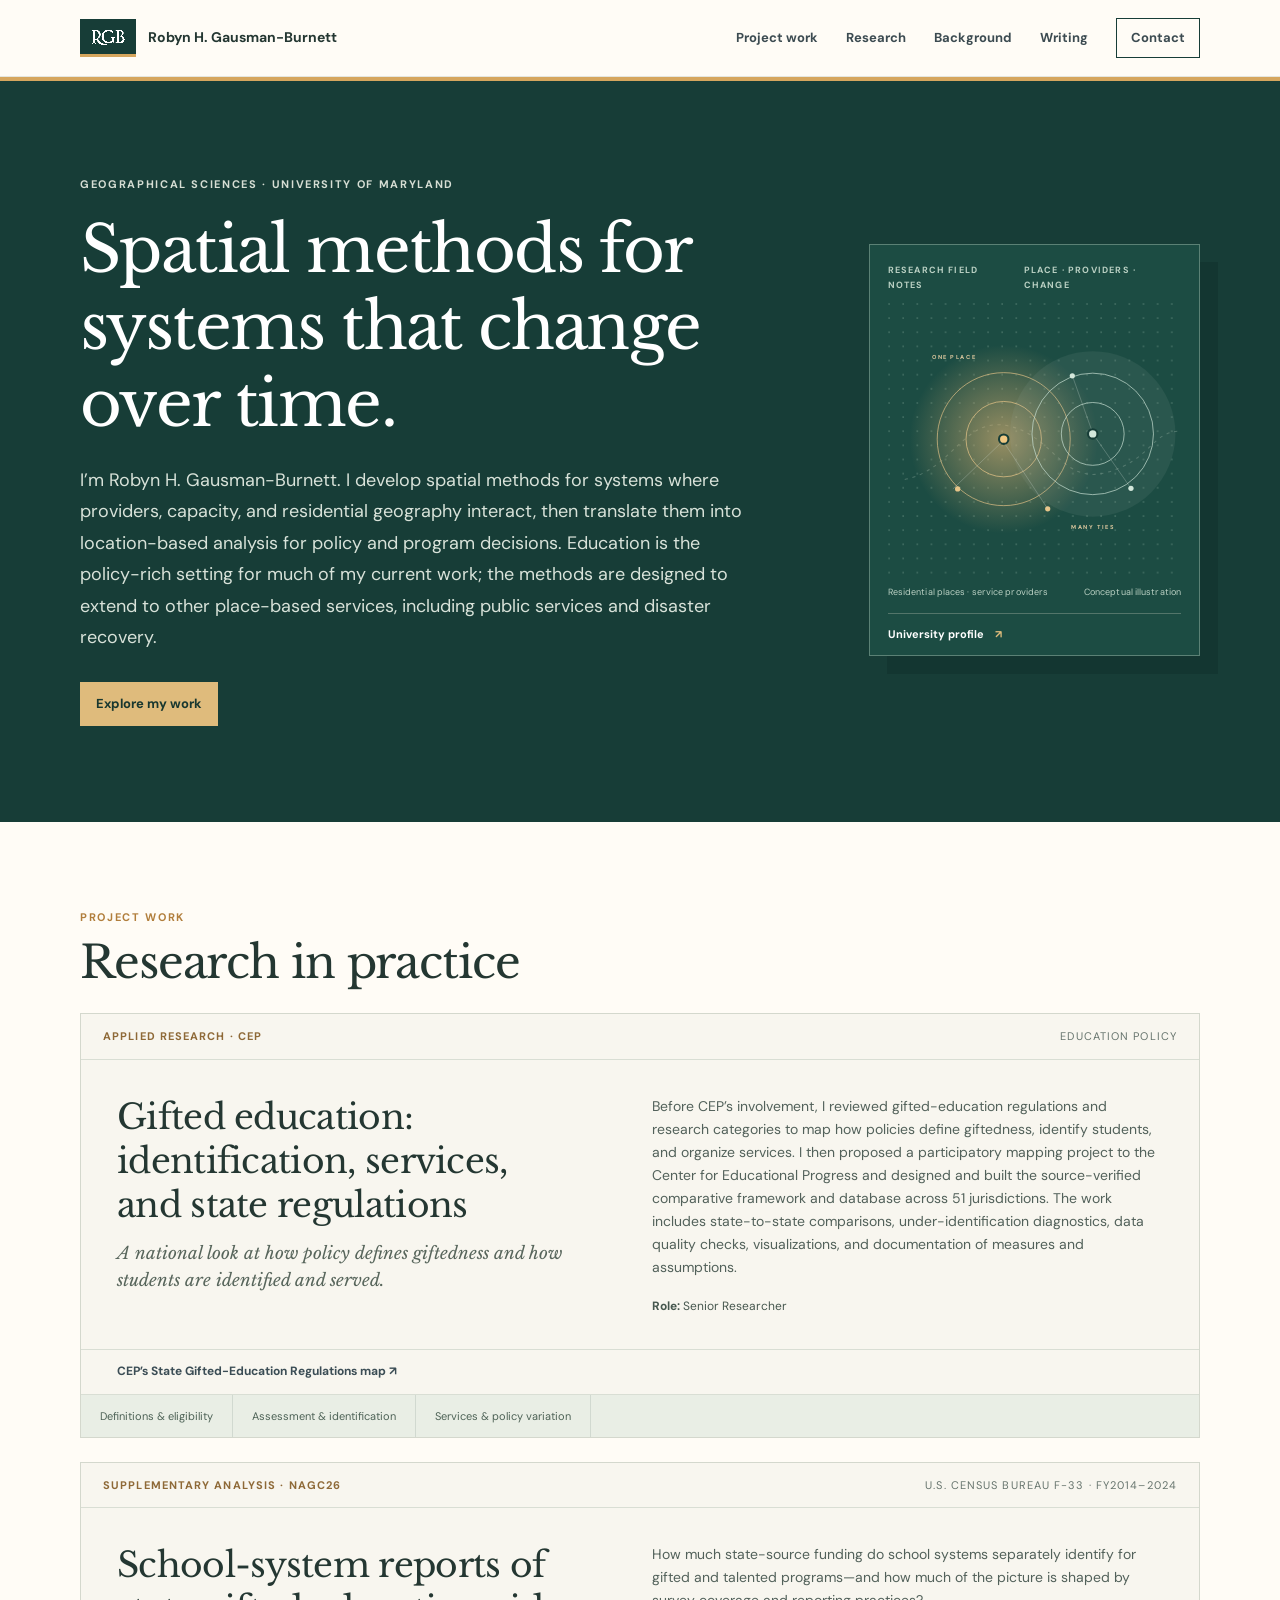
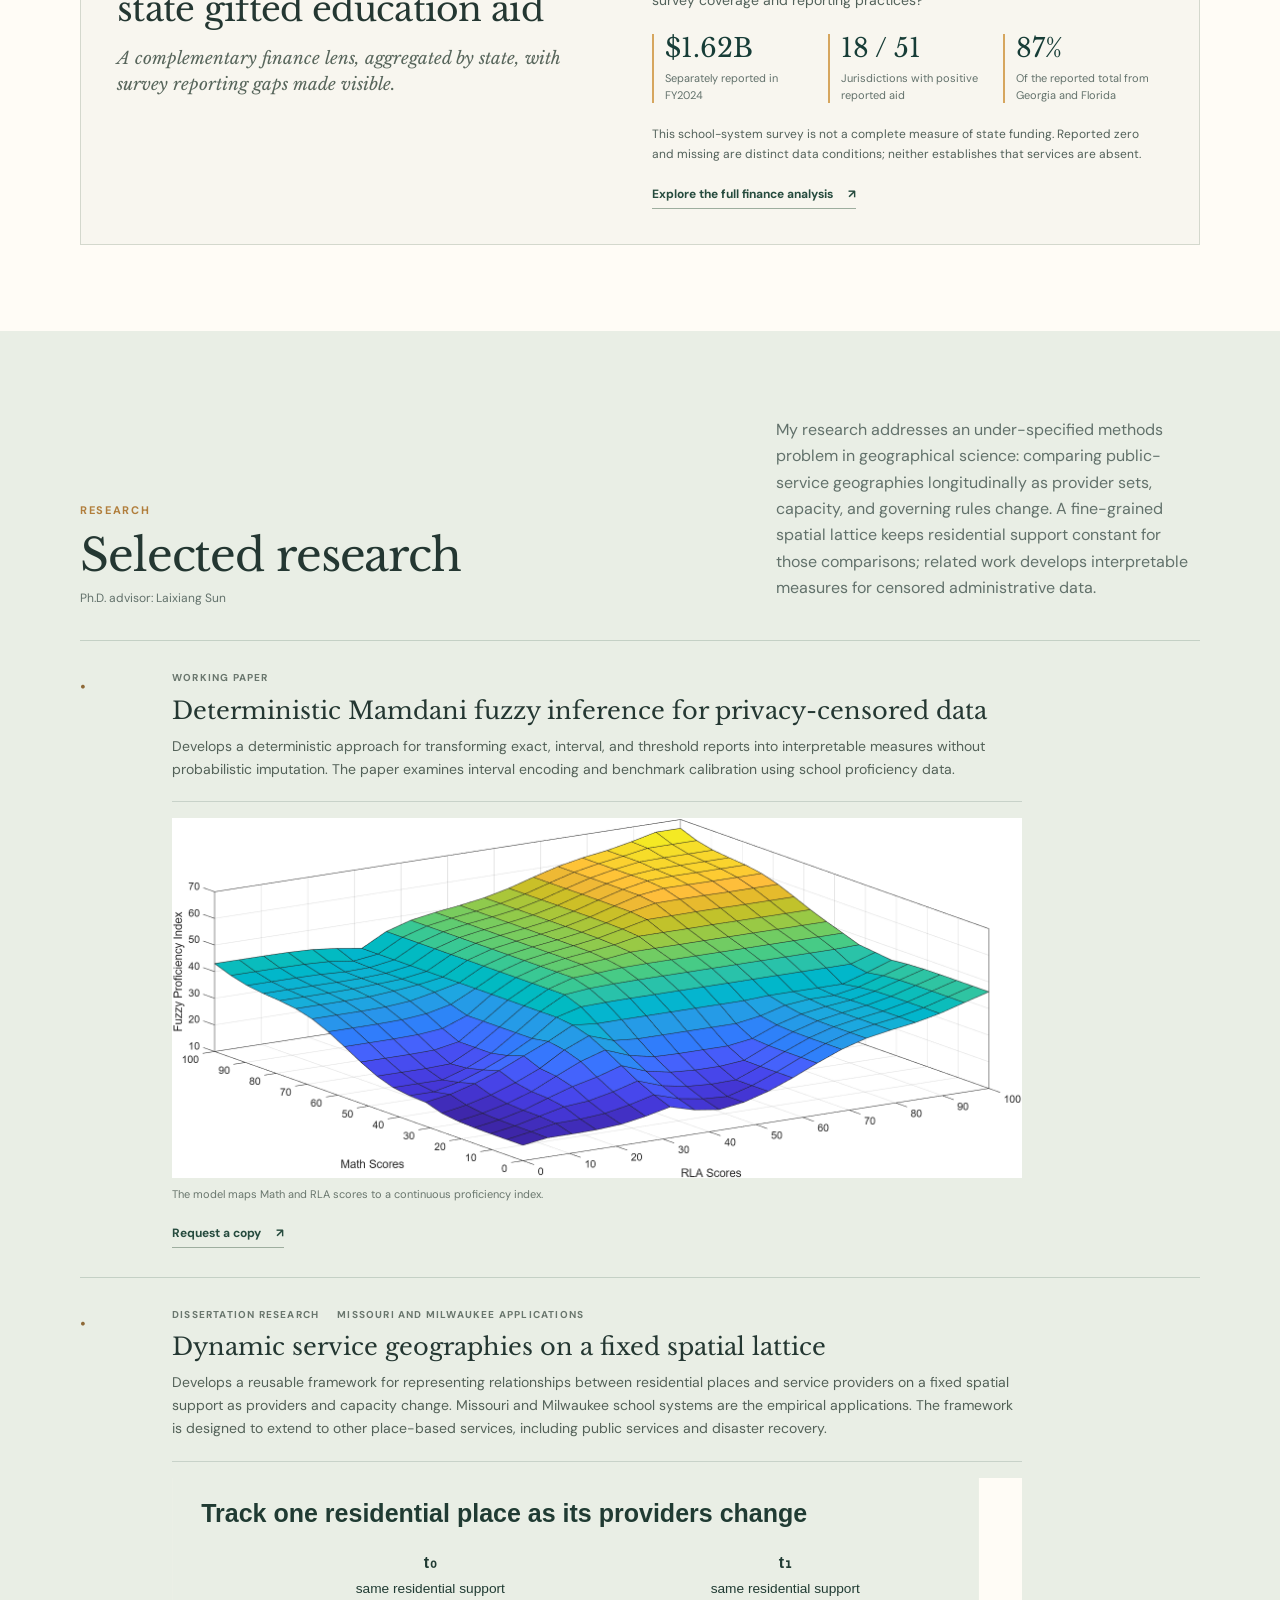
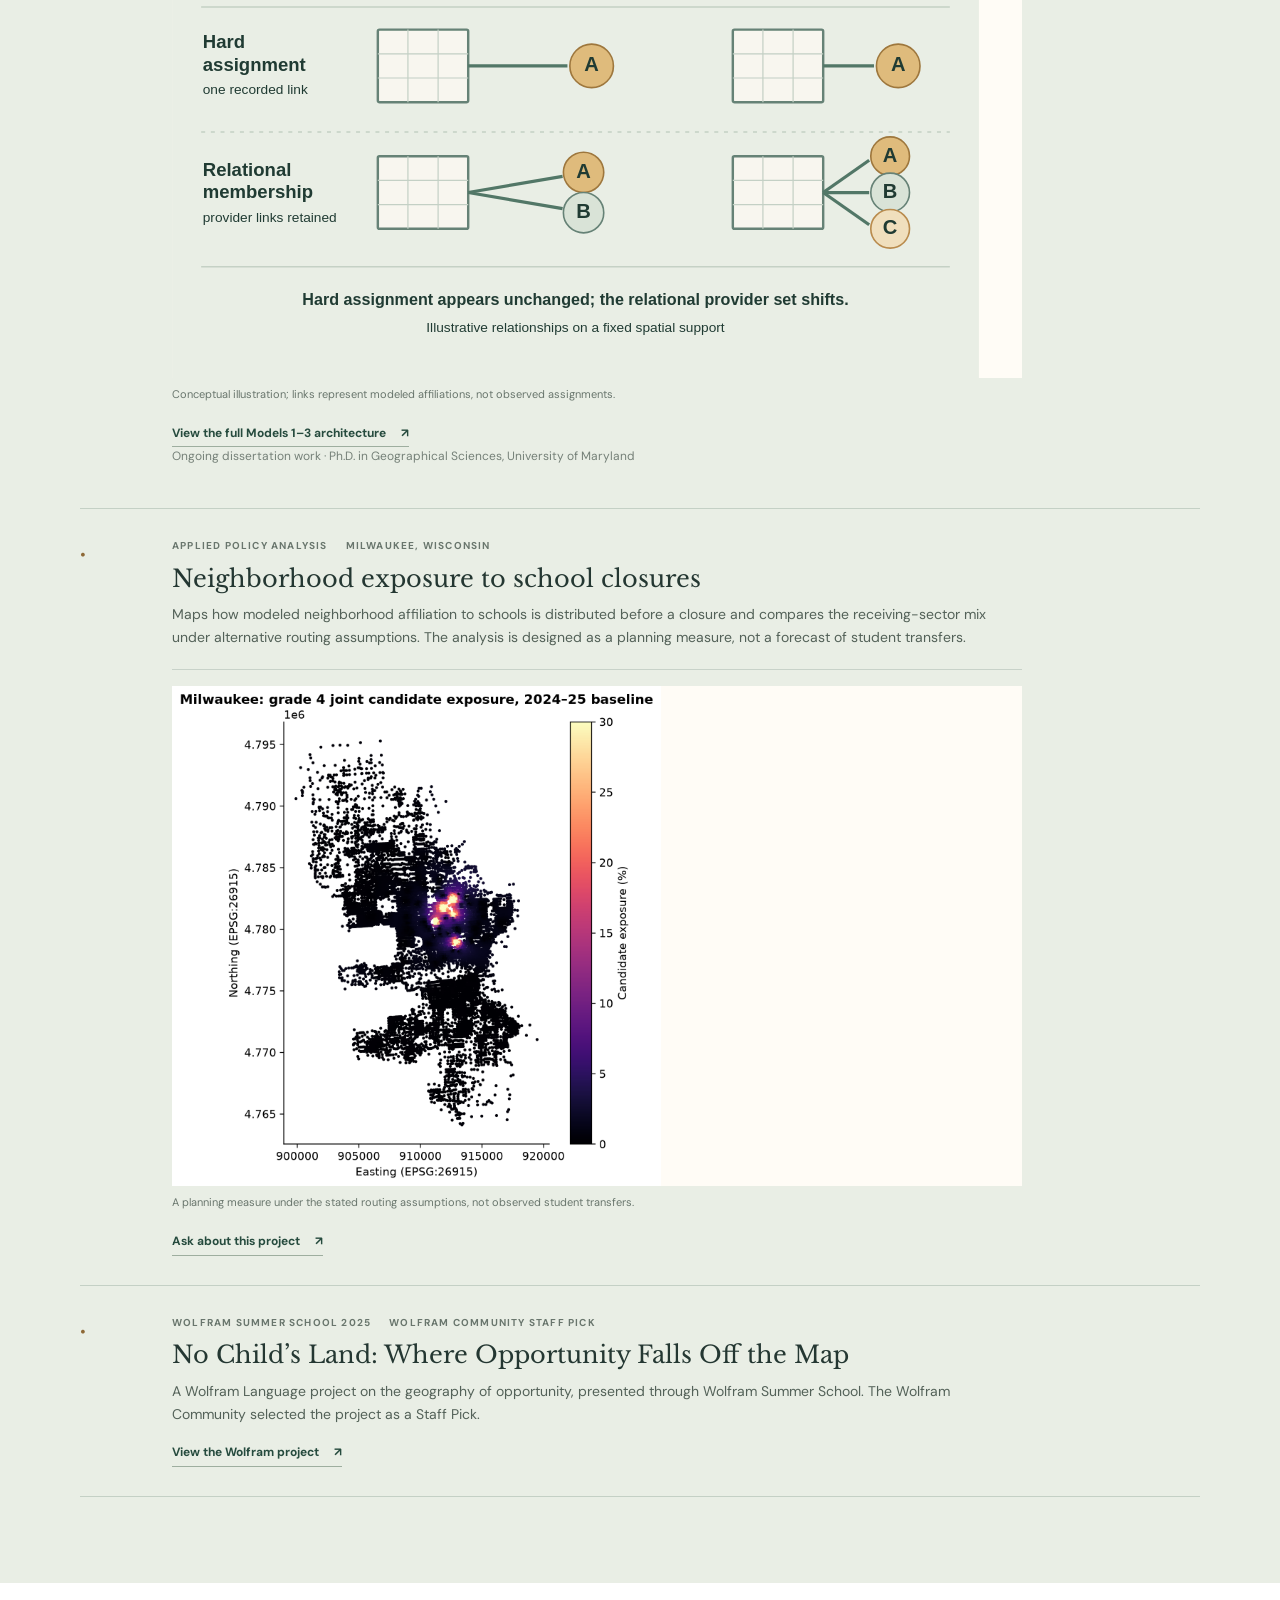
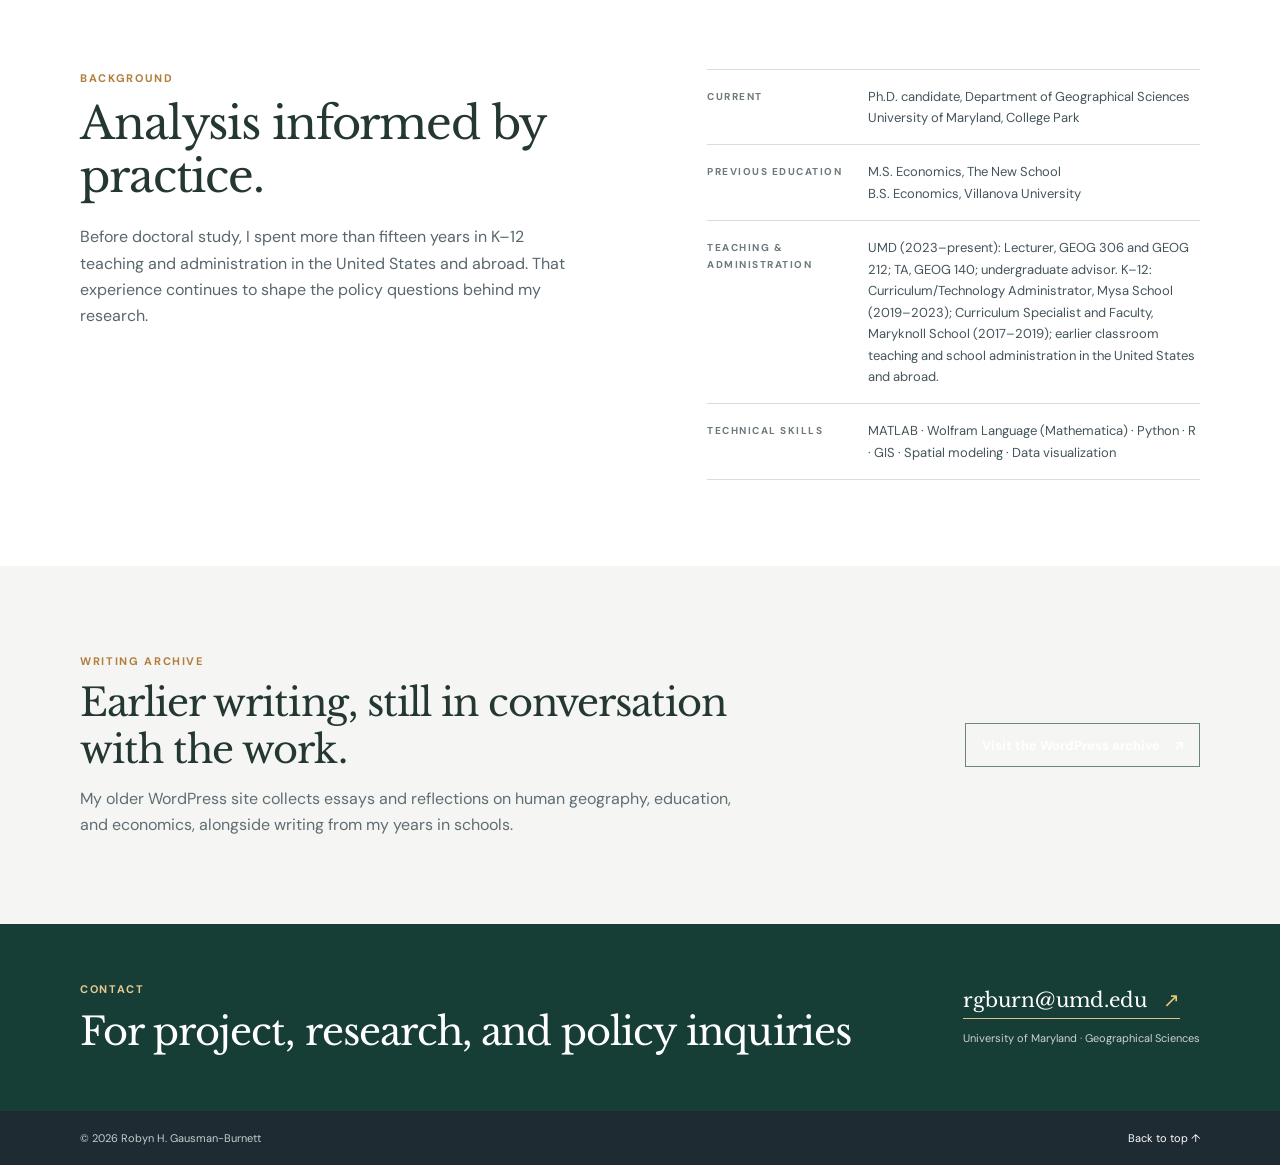
==== index.html @ 76f1c363 "Add portfolio website files" ====
<!doctype html>
<html lang="en">
<head>
  <meta charset="utf-8">
  <meta name="viewport" content="width=device-width, initial-scale=1">
  <meta name="description" content="Robyn H. Gausman-Burnett's research portfolio: spatial methods for changing public-service geographies, location-based policy analysis, and applied education research.">
  <meta name="theme-color" content="#173d37">
  <link rel="icon" type="image/svg+xml" href="assets/favicon.svg">
  <link rel="preconnect" href="https://fonts.googleapis.com">
  <link rel="preconnect" href="https://fonts.gstatic.com" crossorigin>
  <link href="https://fonts.googleapis.com/css2?family=DM+Sans:wght@400;500;600;700&family=Libre+Baskerville:ital,wght@0,400;0,700;1,400&display=swap" rel="stylesheet">
  <title>Robyn H. Gausman-Burnett | Research & Applied Work</title>
  <link rel="stylesheet" href="styles.css">
</head>
<body>
  <a class="skip-link" href="#main">Skip to content</a>
  <header class="site-header">
    <div class="shell header-inner">
      <a class="brand" href="#top" aria-label="Robyn H. Gausman-Burnett, back to top"><span class="brand-mark"><img src="assets/RGBInitials.png" alt=""></span><span>Robyn H. Gausman-Burnett</span></a>
      <button class="menu-toggle" type="button" aria-label="Open navigation" aria-expanded="false" aria-controls="site-nav"><span></span><span></span><span></span></button>
      <nav class="site-nav" id="site-nav" aria-label="Main navigation">
        <a href="#projects">Project work</a><a href="#research">Research</a><a href="#background">Background</a><a href="#writing">Writing</a><a class="nav-contact" href="mailto:rgburn@umd.edu">Contact</a>
      </nav>
    </div>
  </header>
  <main id="main">
    <section class="intro" id="top">
      <div class="shell intro-grid">
        <div>
          <p class="eyebrow">Geographical Sciences · University of Maryland</p>
          <h1>Spatial methods for systems that change over time.</h1>
          <p class="intro-text">I’m Robyn H. Gausman-Burnett. I develop spatial methods for systems where providers, capacity, and residential geography interact, then translate them into location-based analysis for policy and program decisions. Education is the policy-rich setting for much of my current work; the methods are designed to extend to other place-based services, including public services and disaster recovery.</p>
          <div class="intro-links"><a class="button button-primary" href="#projects">Explore my work</a></div>
        </div>
        <div class="hero-visual" aria-label="Conceptual illustration of overlapping service fields and neighborhood places">
          <div class="visual-topline"><span>RESEARCH FIELD NOTES</span><span>PLACE · PROVIDERS · CHANGE</span></div>
          <svg viewBox="0 0 560 520" role="img" aria-label="Illustrative neighborhood grid connected to two overlapping service fields">
            <defs><pattern id="dotgrid" width="27" height="27" patternUnits="userSpaceOnUse"><circle cx="2" cy="2" r="1.4" fill="#aac7b8" opacity=".42"/></pattern><radialGradient id="glow"><stop offset="0" stop-color="#e3b775" stop-opacity=".62"/><stop offset="1" stop-color="#e3b775" stop-opacity="0"/></radialGradient></defs>
            <rect width="560" height="520" fill="url(#dotgrid)"/>
            <path d="M32 337C126 318 144 215 231 235s101 111 185 89 87-76 137-79" fill="none" stroke="#557c71" stroke-width="2" stroke-dasharray="6 9" opacity=".8"/>
            <circle cx="221" cy="260" r="180" fill="url(#glow)"/><circle cx="221" cy="260" r="127" fill="none" stroke="#e7c589" stroke-width="1.5" opacity=".85"/><circle cx="221" cy="260" r="72" fill="none" stroke="#e7c589" stroke-width="1.5" opacity=".9"/>
            <circle cx="391" cy="250" r="158" fill="#98ada3" opacity=".11"/><circle cx="391" cy="250" r="116" fill="none" stroke="#c6ddd0" stroke-width="1.5" opacity=".9"/><circle cx="391" cy="250" r="60" fill="none" stroke="#c6ddd0" stroke-width="1.5" opacity=".9"/>
            <circle cx="221" cy="260" r="9" fill="#f0c883" stroke="#173d37" stroke-width="4"/><circle cx="391" cy="250" r="9" fill="#d3e7db" stroke="#173d37" stroke-width="4"/>
            <circle cx="133" cy="355" r="5" fill="#e7c589"/><circle cx="305" cy="393" r="5" fill="#e7c589"/><circle cx="464" cy="354" r="5" fill="#d3e7db"/><circle cx="352" cy="139" r="5" fill="#d3e7db"/><path d="M124 355L216 267M305 393L224 270M464 354L397 258M352 139L388 240" stroke="#d8e4dc" stroke-width="1" opacity=".5"/>
            <text x="84" y="107" class="svg-label">ONE PLACE</text><text x="350" y="431" class="svg-label">MANY TIES</text>
          </svg>
          <div class="visual-bottomline"><span>Residential places · service providers</span><span>Conceptual illustration</span></div>
          <a class="hero-profile-link" href="https://geog.umd.edu/gradprofile/Gausman-Burnett/robyn" target="_blank" rel="noopener noreferrer">University profile <span aria-hidden="true">↗</span></a>
        </div>
      </div>
    </section>

    <section class="section projects" id="projects">
      <div class="shell">
        <div class="section-head project-section-head"><div><p class="section-label">Project work</p><h2>Research in practice</h2></div></div>
        <article class="project-feature">
          <div class="feature-top"><span class="status status-current">Applied research · CEP</span><span>Education policy</span></div>
          <div class="feature-main">
            <div><h3>Gifted education: identification, services, and state regulations</h3><p class="feature-deck">A national look at how policy defines giftedness and how students are identified and served.</p></div>
            <div class="feature-copy"><p>Before CEP’s involvement, I reviewed gifted-education regulations and research categories to map how policies define giftedness, identify students, and organize services. I then proposed a participatory mapping project to the Center for Educational Progress and designed and built the source-verified comparative framework and database across 51 jurisdictions. The work includes state-to-state comparisons, under-identification diagnostics, data quality checks, visualizations, and documentation of measures and assumptions.</p><p class="role-line"><strong>Role:</strong> Senior Researcher</p></div>
          </div>
          <div class="feature-links"><a href="https://educationprogress.org/tools/gt-regs" target="_blank" rel="noopener noreferrer">CEP’s State Gifted-Education Regulations map <span aria-hidden="true">↗</span></a></div>
          <div class="feature-bottom"><span>Definitions & eligibility</span><span>Assessment & identification</span><span>Services & policy variation</span></div>
        </article>
        <article class="project-feature finance-feature">
          <div class="feature-top"><span class="status status-current">Supplementary analysis · NAGC26</span><span>U.S. Census Bureau F-33 · FY2014–2024</span></div>
          <div class="feature-main">
            <div><h3>School-system reports of state gifted education aid</h3><p class="feature-deck">A complementary finance lens, aggregated by state, with survey reporting gaps made visible.</p></div>
            <div class="feature-copy">
              <p>How much state-source funding do school systems separately identify for gifted and talented programs—and how much of the picture is shaped by survey coverage and reporting practices?</p>
              <div class="finance-stats" aria-label="FY2024 reported gifted aid summary">
                <div class="finance-stat"><strong>$1.62B</strong><span>Separately reported in FY2024</span></div>
                <div class="finance-stat"><strong>18 / 51</strong><span>Jurisdictions with positive reported aid</span></div>
                <div class="finance-stat"><strong>87%</strong><span>Of the reported total from Georgia and Florida</span></div>
              </div>
              <p class="finance-caveat">This school-system survey is not a complete measure of state funding. Reported zero and missing are distinct data conditions; neither establishes that services are absent.</p>
              <a class="text-link" href="gifted-finance.html">Explore the full finance analysis <span aria-hidden="true">↗</span></a>
            </div>
          </div>
        </article>
      </div>
    </section>

    <section class="section research" id="research">
      <div class="shell">
        <div class="section-head"><div><p class="section-label">Research</p><h2>Selected research</h2><p class="research-advisor">Ph.D. advisor: Laixiang Sun</p></div><p>My research addresses an under-specified methods problem in geographical science: comparing public-service geographies longitudinally as provider sets, capacity, and governing rules change. A fine-grained spatial lattice keeps residential support constant for those comparisons; related work develops interpretable measures for censored administrative data.</p></div>
        <div class="work-list">
          <article class="work-item">
            <div class="work-index" aria-hidden="true">•</div><div class="work-body"><div class="work-meta"><span>Working paper</span></div><h3>Deterministic Mamdani fuzzy inference for privacy-censored data</h3><p>Develops a deterministic approach for transforming exact, interval, and threshold reports into interpretable measures without probabilistic imputation. The paper examines interval encoding and benchmark calibration using school proficiency data.</p><figure class="work-figure"><img src="assets/FPI-construction-field.png" alt="Fuzzy Proficiency Index surface over Math Scores and RLA Scores, showing the output of the Mamdani fuzzy inference system across input combinations."><figcaption>The model maps Math and RLA scores to a continuous proficiency index.</figcaption></figure><a class="text-link" href="mailto:rgburn@umd.edu?subject=Request%20for%20the%20fuzzy%20inference%20working%20paper">Request a copy <span aria-hidden="true">↗</span></a></div>
          </article>
          <article class="work-item">
            <div class="work-index" aria-hidden="true">•</div><div class="work-body"><div class="work-meta"><span>Dissertation research</span><span>Missouri and Milwaukee applications</span></div><h3>Dynamic service geographies on a fixed spatial lattice</h3><p>Develops a reusable framework for representing relationships between residential places and service providers on a fixed spatial support as providers and capacity change. Missouri and Milwaukee school systems are the empirical applications. The framework is designed to extend to other place-based services, including public services and disaster recovery.</p><figure class="work-figure"><img src="assets/relational-membership-comparison.svg" alt="Conceptual comparison over two time points. Hard assignment links the same residential block to provider A at both times and records no change. Relational membership retains links to providers A and B at the first time point and A, B, and C at the second, revealing a change in provider set and internal structure."><figcaption>Conceptual illustration; links represent modeled affiliations, not observed assignments.</figcaption></figure><a class="text-link" href="assets/spatial-lattice-architecture.png" target="_blank" rel="noopener noreferrer">View the full Models 1–3 architecture <span aria-hidden="true">↗</span></a><p class="work-note">Ongoing dissertation work · Ph.D. in Geographical Sciences, University of Maryland</p></div>
          </article>
          <article class="work-item">
            <div class="work-index" aria-hidden="true">•</div><div class="work-body"><div class="work-meta"><span>Applied policy analysis</span><span>Milwaukee, Wisconsin</span></div><h3>Neighborhood exposure to school closures</h3><p>Maps how modeled neighborhood affiliation to schools is distributed before a closure and compares the receiving-sector mix under alternative routing assumptions. The analysis is designed as a planning measure, not a forecast of student transfers.</p><figure class="work-figure"><img src="assets/MKE_08_joint_candidate_map.png" alt="Milwaukee map of modeled grade 4 joint candidate exposure for the 2024–25 baseline, with higher exposure shown in brighter colors."><figcaption>A planning measure under the stated routing assumptions, not observed student transfers.</figcaption></figure><a class="text-link" href="mailto:rgburn@umd.edu?subject=Milwaukee%20research">Ask about this project <span aria-hidden="true">↗</span></a></div>
          </article>
          <article class="work-item">
            <div class="work-index" aria-hidden="true">•</div><div class="work-body"><div class="work-meta"><span>Wolfram Summer School 2025</span><span>Wolfram Community Staff Pick</span></div><h3>No Child’s Land: Where Opportunity Falls Off the Map</h3><p>A Wolfram Language project on the geography of opportunity, presented through Wolfram Summer School. The Wolfram Community selected the project as a Staff Pick.</p><a class="text-link" href="https://community.wolfram.com/groups/-/m/t/3497120" target="_blank" rel="noopener noreferrer">View the Wolfram project <span aria-hidden="true">↗</span></a></div>
          </article>
        </div>
      </div>
    </section>

    <section class="section background" id="background">
      <div class="shell background-grid">
        <div><p class="section-label">Background</p><h2>Analysis informed by practice.</h2><p>Before doctoral study, I spent more than fifteen years in K–12 teaching and administration in the United States and abroad. That experience continues to shape the policy questions behind my research.</p></div>
        <div class="background-details">
          <div><span class="detail-label">Current</span><p>Ph.D. candidate, Department of Geographical Sciences<br>University of Maryland, College Park</p></div>
          <div><span class="detail-label">Previous education</span><p>M.S. Economics, The New School<br>B.S. Economics, Villanova University</p></div>
          <div><span class="detail-label">Teaching & administration</span><p>UMD (2023–present): Lecturer, GEOG 306 and GEOG 212; TA, GEOG 140; undergraduate advisor. K–12: Curriculum/Technology Administrator, Mysa School (2019–2023); Curriculum Specialist and Faculty, Maryknoll School (2017–2019); earlier classroom teaching and school administration in the United States and abroad.</p></div>
          <div><span class="detail-label">Technical skills</span><p>MATLAB · Wolfram Language (Mathematica) · Python · R · GIS · Spatial modeling · Data visualization</p></div>
        </div>
      </div>
    </section>

    <section class="section writing" id="writing">
      <div class="shell writing-inner"><div><p class="section-label">Writing archive</p><h2>Earlier writing, still in conversation with the work.</h2><p>My older WordPress site collects essays and reflections on human geography, education, and economics, alongside writing from my years in schools.</p></div><a class="button button-secondary" href="https://oysteinsevag.wordpress.com/" target="_blank" rel="noopener noreferrer">Visit the WordPress archive <span aria-hidden="true">↗</span></a></div>
    </section>

    <section class="contact" id="contact"><div class="shell contact-inner"><div><p class="section-label section-label-light">Contact</p><h2>For project, research, and policy inquiries</h2></div><div><a class="email-link" href="mailto:rgburn@umd.edu">rgburn@umd.edu <span aria-hidden="true">↗</span></a><p>University of Maryland · Geographical Sciences</p></div></div></section>
  </main>
  <footer class="site-footer"><div class="shell footer-inner"><span>© <span id="year">2026</span> Robyn H. Gausman-Burnett</span><a href="#top">Back to top ↑</a></div></footer>
  <script src="script.js"></script>
</body>
</html>
---- styles.css ----
:root{--ink:#243732;--muted:#62716b;--line:#d9ded4;--paper:#fffcf6;--soft:#f6f3eb;--navy:#173d37;--red:#b17e3c;--max:1120px;--sans:'DM Sans',Arial,sans-serif;--serif:'Libre Baskerville',Georgia,serif}
*{box-sizing:border-box}html{scroll-behavior:smooth}body{margin:0;background:var(--paper);color:var(--ink);font:16px/1.65 var(--sans)}a{color:inherit}h1,h2,h3,p{margin-top:0}h1,h2,h3{line-height:1.2}h1,h2{font-family:var(--serif);font-weight:400;letter-spacing:-.025em}h1{font-size:clamp(2.6rem,5vw,4.5rem);max-width:760px;margin:0 0 22px}h2{font-size:clamp(2rem,3.5vw,3.2rem);margin:0}.shell{width:min(calc(100% - 56px),var(--max));margin:0 auto}.skip-link{position:absolute;top:-60px;left:12px;background:#fff;padding:8px 12px;z-index:30}.skip-link:focus{top:12px}
.site-header{position:sticky;top:0;z-index:10;background:rgba(255,252,246,.97);border-bottom:1px solid #e5e6df}.header-inner{height:76px;display:flex;align-items:center;justify-content:space-between;gap:20px}.brand{text-decoration:none;font-family:var(--serif);font-size:20px}.site-nav{display:flex;align-items:center;gap:28px}.site-nav a{text-decoration:none;font-size:13px;font-weight:700;color:#3c4b51}.site-nav a:hover,.text-link:hover{color:var(--red)}.site-nav .nav-contact{border:1px solid var(--navy);padding:8px 14px}.menu-toggle{display:none}
.intro{background:var(--navy);color:#f5f3e9;border-top:4px solid #d6a65e;scroll-margin-top:76px}.intro-grid{display:grid;grid-template-columns:1.35fr .65fr;gap:9%;align-items:center;padding-top:94px;padding-bottom:96px}.eyebrow,.section-label,.panel-label,.detail-label{font-size:11px;text-transform:uppercase;letter-spacing:.15em;font-weight:700}.eyebrow{color:#d6ded4;margin-bottom:19px}.intro h1{color:#fff}.intro-text{font-size:18px;line-height:1.75;color:#d8e2d9;max-width:680px;margin-bottom:28px}.intro-links{display:flex;gap:12px;flex-wrap:wrap}.button{min-height:44px;padding:10px 16px;display:inline-flex;align-items:center;gap:15px;text-decoration:none;font-size:13px;font-weight:700}.button-primary{background:#dfbb7c;color:#18372f}.button-primary:hover{background:#f1ce94}.button-secondary{border:1px solid #69877c;color:#fff;background:transparent}.button-secondary:hover{border-color:#dfbb7c;background:#25564b}.focus-panel{padding:8px 0 8px 22px;border-left:2px solid #53756a}.panel-label{color:#dfbf88;margin-bottom:13px}.focus-panel>p:nth-child(2){font:400 25px/1.35 var(--serif);color:#fff;margin-bottom:20px}.focus-panel>a{font-size:12px;font-weight:700;color:#fff;text-decoration:none;border-top:1px solid #53756a;display:block;padding-top:13px}
.section{padding:86px 0;scroll-margin-top:76px}.section-head{display:grid;grid-template-columns:1fr .7fr;gap:8%;align-items:end;margin-bottom:34px}.section-label{color:var(--red);margin:0 0 10px}.section-head>p{color:var(--muted);max-width:430px;margin:0 0 5px}.projects{background:var(--paper)}.project-feature{border:1px solid #d4d8cd;background:#f8f6ef}.feature-top{display:flex;justify-content:space-between;align-items:center;gap:12px;padding:13px 22px;border-bottom:1px solid var(--line);color:#66746d;font-size:11px;text-transform:uppercase;letter-spacing:.1em}.status{font-weight:700}.status-current{color:#8e6937}.feature-main{display:grid;grid-template-columns:.95fr 1.05fr;gap:7%;padding:35px 36px 32px}.feature-main h3{font:400 clamp(1.6rem,2.7vw,2.35rem)/1.28 var(--serif);letter-spacing:-.02em;margin-bottom:14px}.feature-deck{font:italic 17px/1.55 var(--serif);color:#57655b}.feature-copy p{font-size:14px;color:#52615a;margin-bottom:14px}.feature-copy .role-line{font-size:12px;color:#46574e;margin:18px 0 0}.feature-bottom{display:flex;gap:0;flex-wrap:wrap;border-top:1px solid var(--line);background:#e9eee5}.feature-bottom span{padding:12px 19px;border-right:1px solid #d1d9d0;font-size:11px;color:#4d6256}.scope-note{font-size:11px;color:#79847c;margin:12px 0 0}
.research{background:#e9eee5}.work-list{border-top:1px solid #c4d0c5}.work-item{display:grid;grid-template-columns:70px 1fr;gap:22px;padding:29px 0;border-bottom:1px solid #c4d0c5}.work-index{font:16px var(--sans);color:#8e6937;padding-top:6px}.work-body{max-width:850px}.work-meta{display:flex;gap:18px;flex-wrap:wrap;margin-bottom:8px;color:#69766d;font-size:10px;text-transform:uppercase;letter-spacing:.12em;font-weight:700}.work-body h3{font:400 24px/1.3 var(--serif);margin:0 0 9px}.work-body p{font-size:14px;color:#536158;margin-bottom:12px}.work-note{font-size:12px!important;color:#758078!important}.work-figure{margin:20px 0 16px;padding-top:16px;border-top:1px solid #c8d2c9}.work-figure img{display:block;width:100%;max-height:500px;object-fit:contain;object-position:left center;background:#fffcf6}.work-figure figcaption{font-size:11px;line-height:1.55;color:#69766d;margin-top:8px;max-width:760px}.text-link{display:inline-flex;align-items:center;gap:15px;font-size:12px;font-weight:700;text-decoration:none;border-bottom:1px solid #9eae9f;padding:3px 0;color:#264b3e}
.background{background:#fff}.background-grid{display:grid;grid-template-columns:1fr 1fr;gap:12%}.background-grid h2{margin-bottom:20px}.background-grid>div:first-child>p:not(.section-label){color:#58666d;max-width:510px}.background-grid .text-link{margin-top:6px}.background-details{border-top:1px solid var(--line)}.background-details>div{display:grid;grid-template-columns:145px 1fr;gap:16px;padding:16px 0;border-bottom:1px solid var(--line)}.detail-label{font-size:10px;color:#6d797d;padding-top:3px}.background-details p{font-size:13px;color:#44545b;margin:0}.writing{background:#f5f6f4}.writing-inner{display:flex;justify-content:space-between;align-items:center;gap:30px}.writing-inner>div{max-width:660px}.writing-inner h2{font-size:clamp(1.8rem,3vw,2.6rem);margin-bottom:13px}.writing-inner>div>p:last-child{color:#5f6d73;margin:0}.writing-inner .button{flex-shrink:0}.contact{background:var(--navy);color:white;padding:56px 0}.contact-inner{display:flex;justify-content:space-between;align-items:center;gap:30px}.section-label-light{color:#e5cb92;margin-bottom:10px}.contact h2{font-size:clamp(1.8rem,3vw,2.5rem)}.email-link{font:20px var(--serif);text-decoration:none;border-bottom:1px solid #d8c389;padding-bottom:6px}.email-link span{color:#e4c77d;margin-left:10px}.contact-inner>div:last-child>p{font-size:11px;color:#ccd3d4;margin:13px 0 0}.site-footer{background:#1e2b32;color:#c6cecf;font-size:11px;padding:18px 0}.footer-inner{display:flex;justify-content:space-between;gap:16px;flex-wrap:wrap}.footer-inner a{text-decoration:none;color:white}
@media(max-width:800px){.shell{width:min(calc(100% - 36px),var(--max))}.site-nav{gap:15px}.site-nav a{font-size:12px}.intro-grid{grid-template-columns:1fr;gap:30px;padding-top:70px;padding-bottom:70px}.focus-panel{max-width:560px}.feature-main{grid-template-columns:1fr;gap:12px}.section-head{grid-template-columns:1fr;gap:15px}.background-grid{gap:7%}.background-details>div{grid-template-columns:120px 1fr}}
@media(max-width:640px){.header-inner{height:66px}.brand{font-size:17px}.menu-toggle{display:flex;width:38px;height:38px;flex-direction:column;justify-content:center;align-items:center;gap:5px;border:1px solid #acb4b4;background:white}.menu-toggle span{width:17px;height:2px;background:var(--navy)}.site-nav{display:none;position:absolute;top:65px;left:0;right:0;background:#fff;border-bottom:1px solid var(--line);padding:12px 18px 20px;box-shadow:0 12px 18px #27333a18;flex-direction:column;align-items:stretch;gap:0}.site-nav.is-open{display:flex}.site-nav a{font-size:14px;padding:11px 8px}.site-nav .nav-contact{text-align:center;margin-top:8px}.intro-grid{padding-top:55px;padding-bottom:55px}.intro-text{font-size:16px}.section{padding:65px 0}.feature-top{align-items:flex-start;flex-direction:column}.feature-main{padding:25px 22px}.feature-bottom span{flex:1 1 100%;border-right:0;border-bottom:1px solid var(--line)}.work-item{grid-template-columns:35px 1fr;gap:12px;padding:24px 0}.work-index{font-size:18px}.work-body h3{font-size:21px}.background-grid{grid-template-columns:1fr;gap:32px}.background-details>div{grid-template-columns:115px 1fr}.writing-inner,.contact-inner{align-items:flex-start;flex-direction:column}.writing-inner .button{margin-top:8px}.contact{padding:44px 0}.email-link{font-size:18px}.footer-inner{flex-direction:column;gap:7px}}
@media(prefers-reduced-motion:reduce){html{scroll-behavior:auto}}
.feature-links{padding:12px 36px;border-top:1px solid var(--line);font-size:12px}.feature-links a{text-decoration:none;font-weight:700;color:#3b4d55}.feature-links a:hover{color:var(--red)}@media(max-width:640px){.feature-links{padding-left:22px;padding-right:22px}}

/* Research-specific illustrations restored from the original green version. */
.hero-visual{min-width:0;padding:18px 18px 12px;background:#1c4c43;border:1px solid #5b8175;box-shadow:18px 18px 0 rgba(8,36,30,.24);color:#d7e3d9}
.hero-visual svg{display:block;width:100%;height:auto;margin:10px 0}
.visual-topline,.visual-bottomline{display:flex;justify-content:space-between;gap:10px;text-transform:uppercase;letter-spacing:.13em;font-size:9px;font-weight:700;color:#bad0c3}
.visual-bottomline{text-transform:none;letter-spacing:.01em;font-size:9px;font-weight:400}
.svg-label{fill:#ddc99f;font-family:'DM Sans',Arial,sans-serif;font-size:11px;font-weight:700;letter-spacing:3px}
.hero-profile-link{display:block;margin-top:13px;padding-top:11px;border-top:1px solid #53756a;color:#fff;font-size:11px;font-weight:700;text-decoration:none}
.hero-profile-link span{margin-left:8px;color:#dfbb7c}
.brand-mark{overflow:hidden;padding:0}
.brand-mark img{display:block;width:34px;height:34px;object-fit:contain;filter:grayscale(1) contrast(8);mix-blend-mode:screen}
.project-section-head{grid-template-columns:1fr;margin-bottom:24px}
.method-graphic{position:relative;margin:22px 0;padding:30px;background:#e5eadd;text-align:center;overflow:hidden}
.method-graphic:before{content:'';position:absolute;inset:12px;border:1px solid #bac9bb;pointer-events:none}
.method-graphic>p{position:relative;margin:0 0 24px;color:#536d60;font-size:9px;font-weight:700;letter-spacing:.14em}
.method-inputs{position:relative;display:flex;justify-content:center;gap:10px}.method-inputs span{min-width:88px;padding:11px 7px;border:1px solid #789383;background:#f8fbf4;color:#315247;font-family:var(--serif);font-size:12px}
.method-arrows{position:relative;margin:12px 0;color:#819d8d;font-size:20px}
.method-core{position:relative;max-width:330px;margin:auto;padding:13px;background:#173d37;color:#fff;font-size:12px;font-weight:700;letter-spacing:.03em}
.method-output{position:relative;display:flex;align-items:center;justify-content:space-between;gap:14px;max-width:330px;margin:20px auto 0;padding:13px;background:#f8fbf4;border:1px solid #8fa798;color:#173d37;text-align:left;font-size:11px;font-weight:700}
.method-output i{flex:0 0 56px;height:25px;background:linear-gradient(140deg,transparent 42%,#bd955a 43%,#bd955a 47%,transparent 48%) 0 4px/18px 16px repeat-x;border-bottom:1px solid #b6c4b5}
.method-graphic small{position:relative;display:block;margin-top:20px;color:#698071;font-size:9px}
@media(max-width:800px){.hero-visual{max-width:560px}.method-graphic{padding:25px}}
@media(max-width:640px){.hero-visual{margin-top:4px}.visual-topline,.visual-bottomline{font-size:8px}.method-inputs span{min-width:0;flex:1;font-size:11px}.method-graphic{padding:22px}}

@font-face{font-family:Brand;src:url("assets/Brand.woff") format("woff");font-style:normal;font-weight:400;font-display:swap}
.brand{display:flex;align-items:center;gap:12px;font-family:var(--sans);font-size:14px;font-weight:700;white-space:nowrap}
.brand-mark{display:grid;place-items:center;width:56px;height:38px;background:var(--navy);color:var(--paper);font:400 15px/1 Brand,Georgia,serif;letter-spacing:-1px;box-shadow:inset 0 -3px 0 #d6a65e}
.finance-report-link{font-size:12px;color:var(--muted);margin:18px 0 0}
.finance-report-link .text-link{margin-left:5px}
@media(max-width:620px){.brand{font-size:12px}.brand-mark{width:48px;height:34px}}

.finance-feature{margin-top:24px}
.finance-feature .feature-main{padding-bottom:35px}
.finance-stats{display:grid;grid-template-columns:repeat(3,minmax(0,1fr));gap:16px;margin:22px 0}
.finance-stat{border-left:2px solid #d6a65e;padding-left:11px}
.finance-stat strong{display:block;color:var(--navy);font:400 26px/1.15 var(--serif);margin-bottom:6px}
.finance-stat span{display:block;color:var(--muted);font-size:11px;line-height:1.5}
.finance-feature .finance-caveat{font-size:12px;line-height:1.65;margin-bottom:15px}
@media(max-width:640px){.finance-stats{grid-template-columns:1fr;gap:13px}}

.research-advisor{margin:7px 0 0;color:var(--muted);font-size:12px;line-height:1.4}
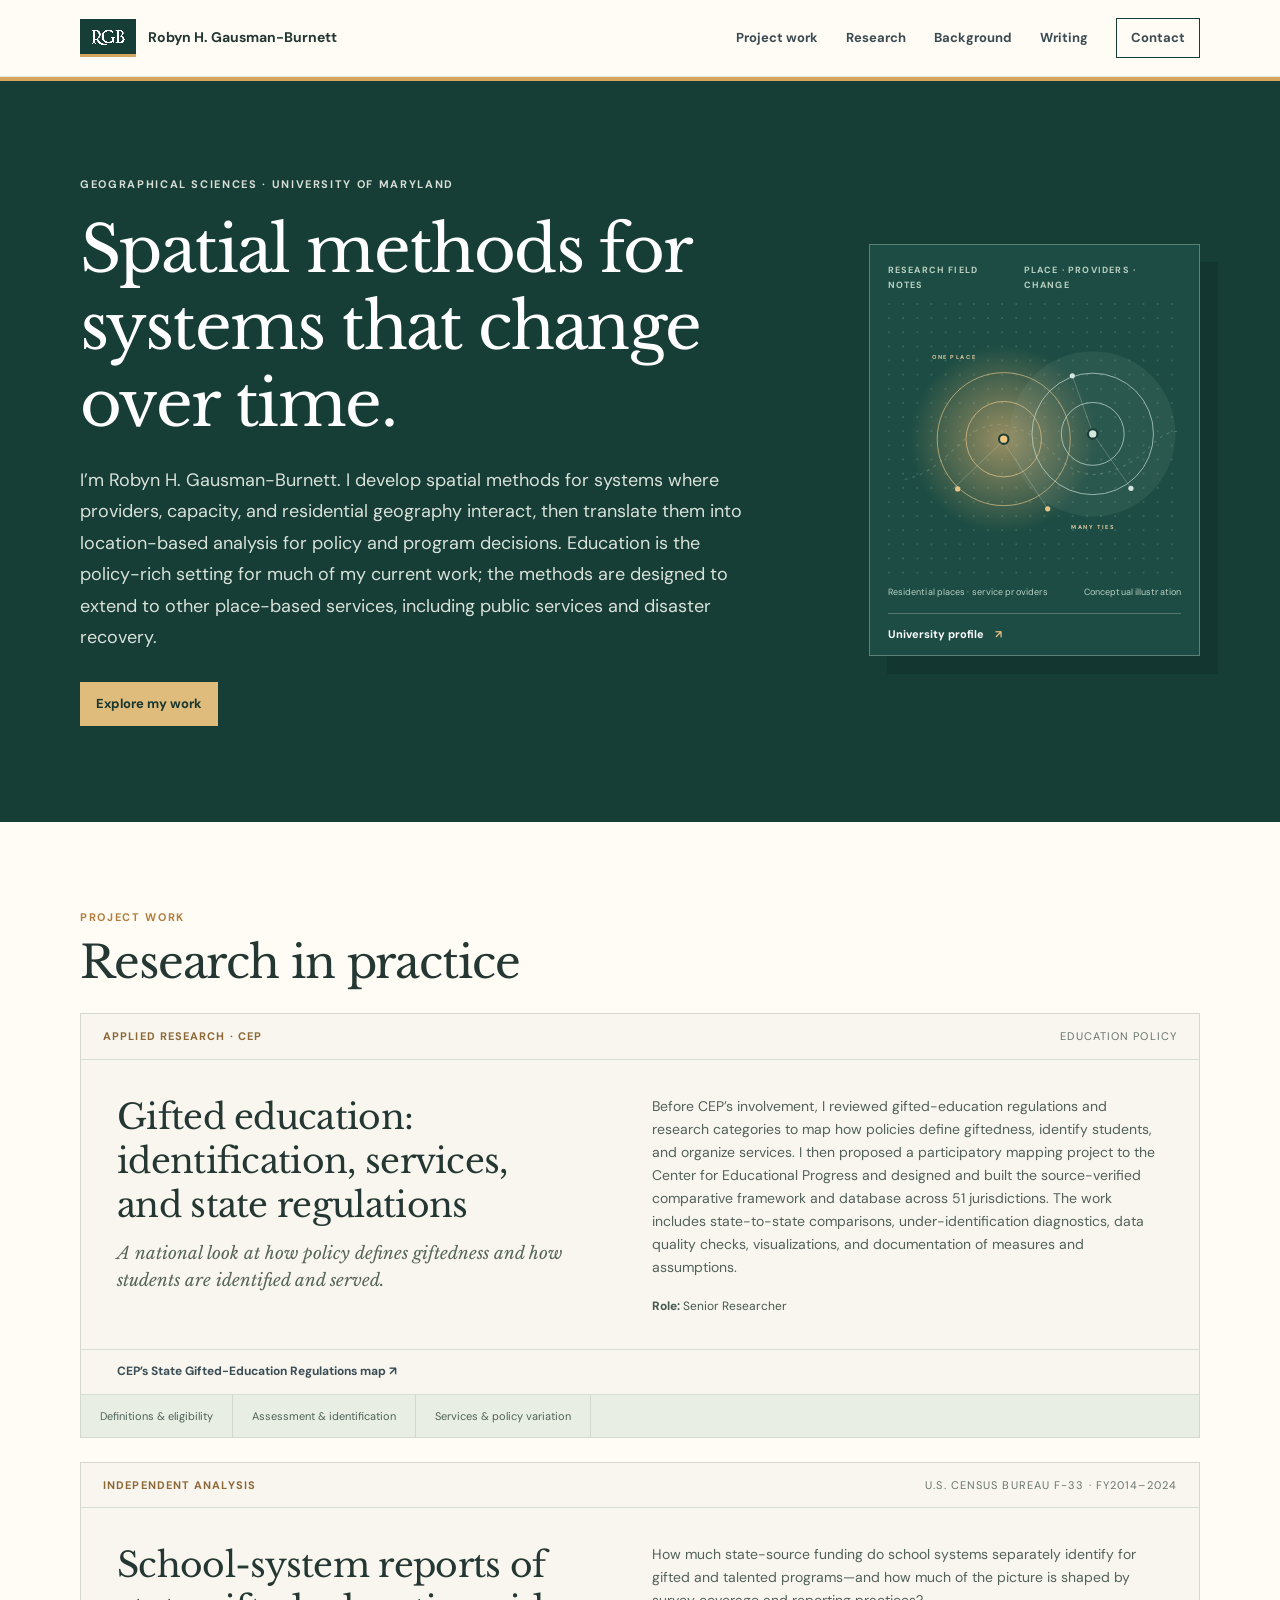
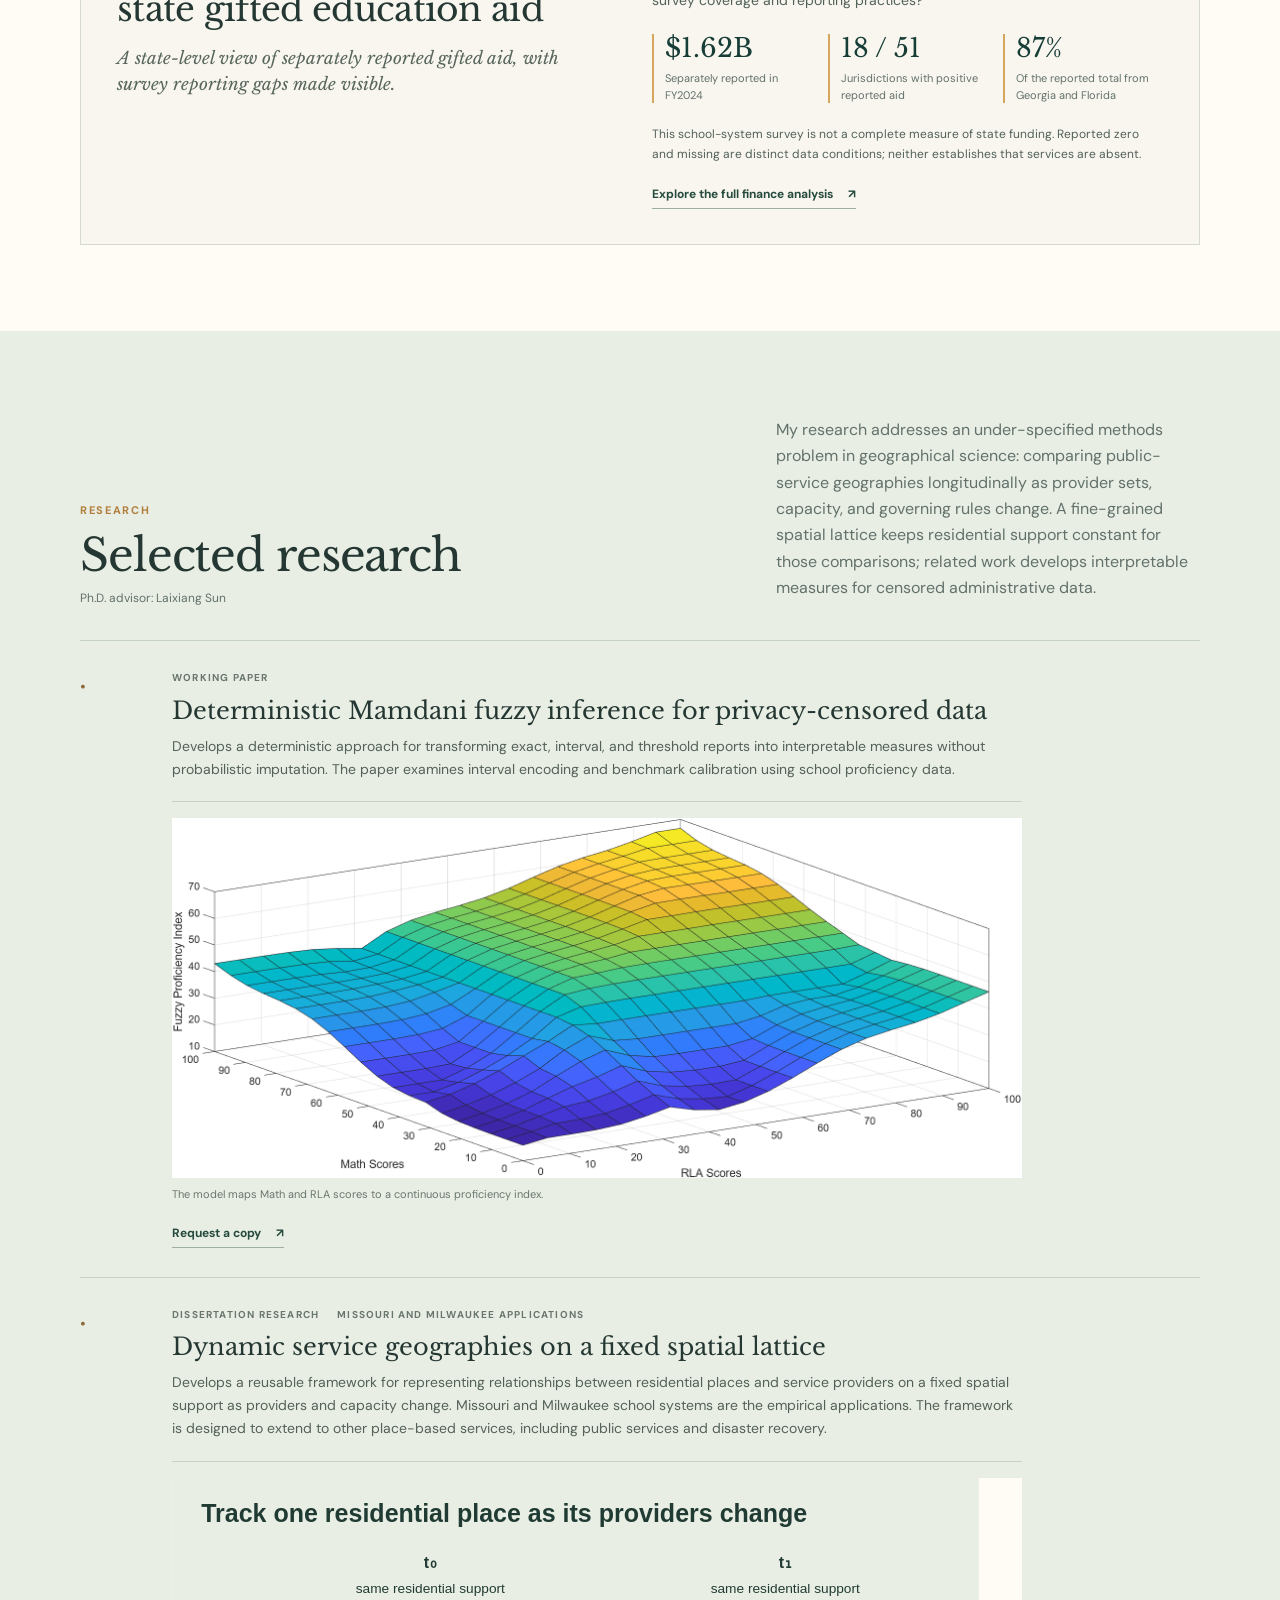
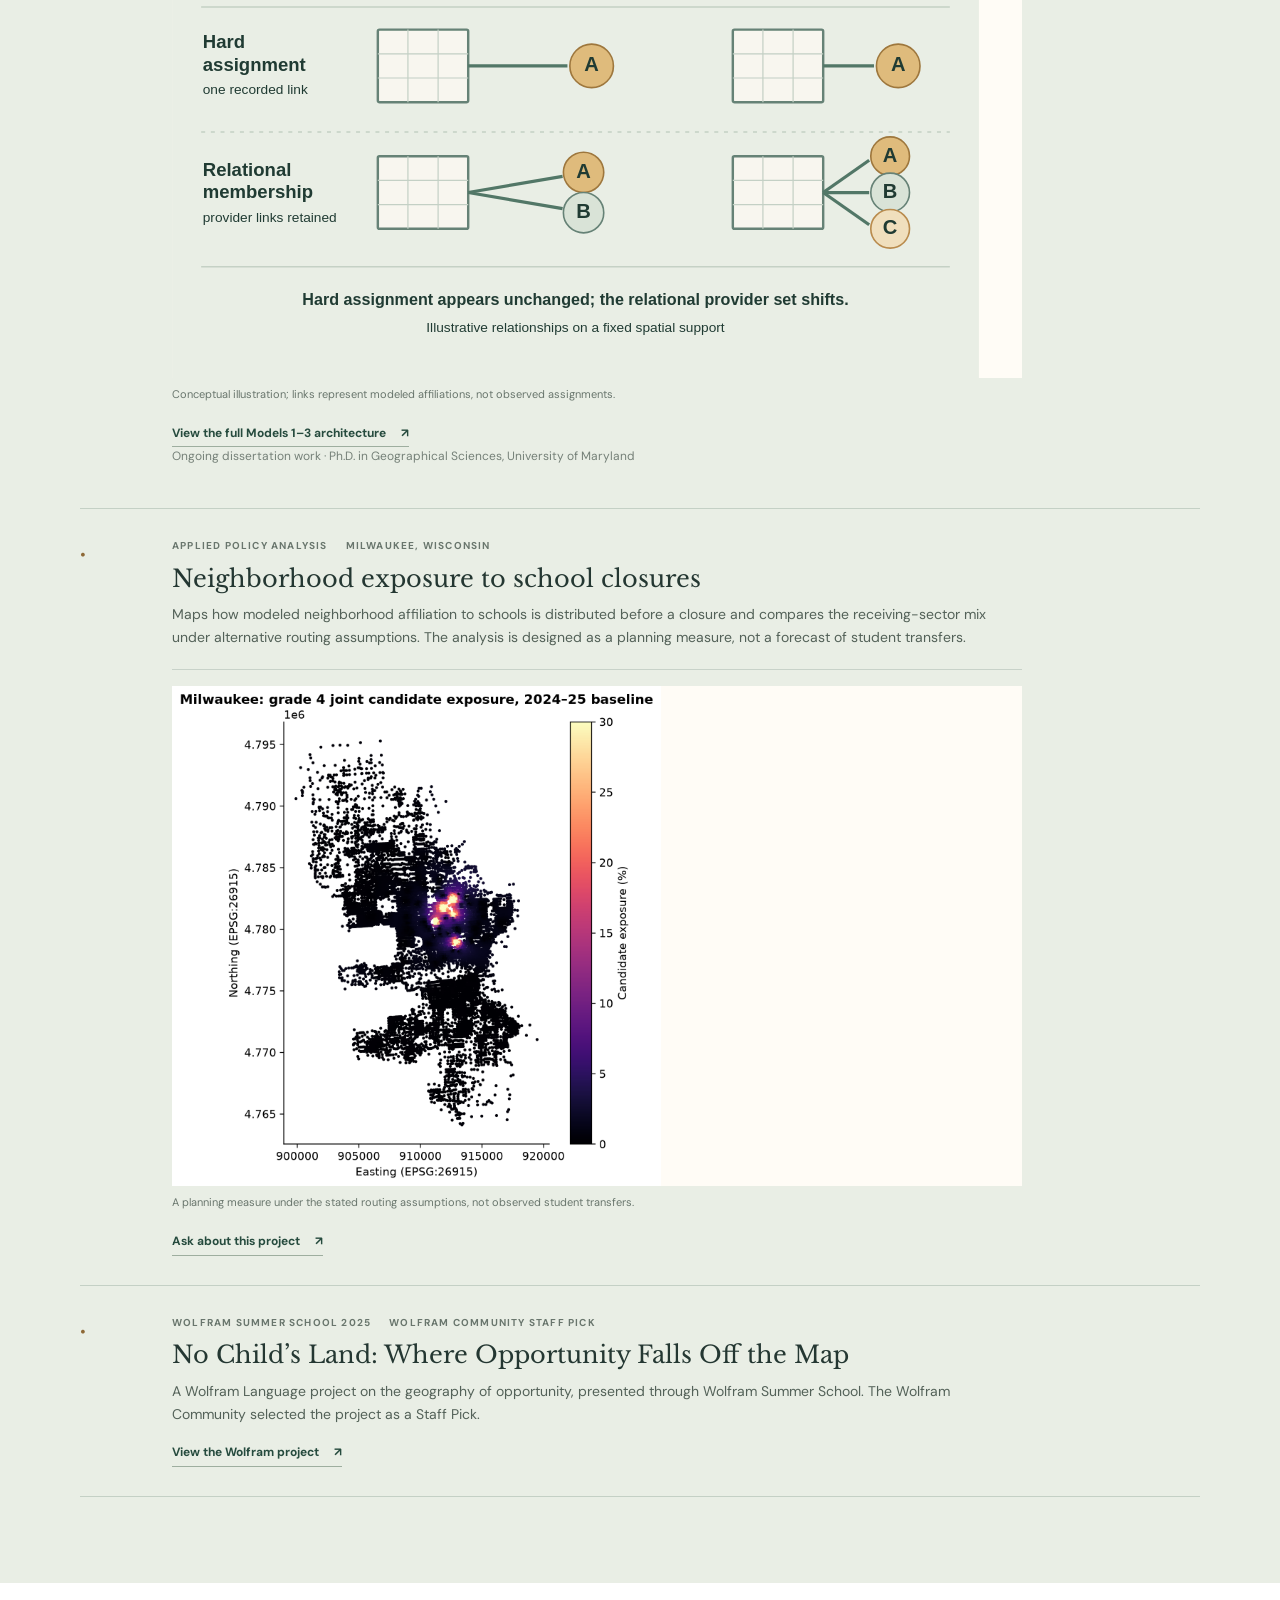
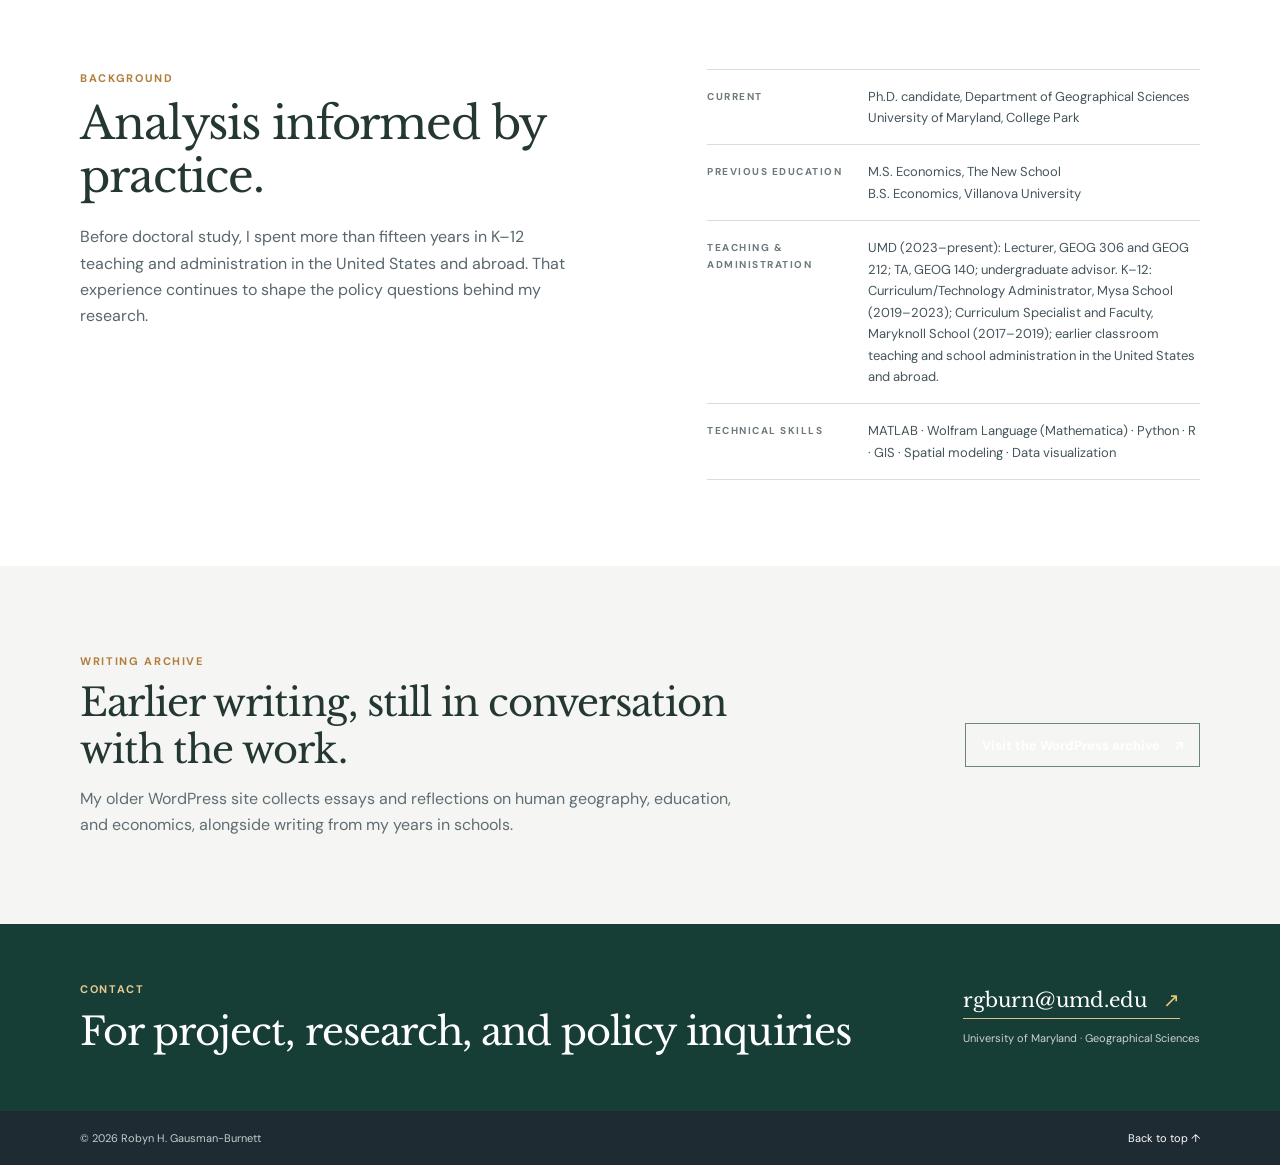
==== commit 685bd4e4: "Remove references NAGC." ====
--- a/index.html
+++ b/index.html
@@ -63,9 +63,9 @@
           <div class="feature-bottom"><span>Definitions & eligibility</span><span>Assessment & identification</span><span>Services & policy variation</span></div>
         </article>
         <article class="project-feature finance-feature">
-          <div class="feature-top"><span class="status status-current">Supplementary analysis · NAGC26</span><span>U.S. Census Bureau F-33 · FY2014–2024</span></div>
+          <div class="feature-top"><span class="status status-current">Independent analysis</span><span>U.S. Census Bureau F-33 · FY2014–2024</span></div>
           <div class="feature-main">
-            <div><h3>School-system reports of state gifted education aid</h3><p class="feature-deck">A complementary finance lens, aggregated by state, with survey reporting gaps made visible.</p></div>
+            <div><h3>School-system reports of state gifted education aid</h3><p class="feature-deck">A state-level view of separately reported gifted aid, with survey reporting gaps made visible.</p></div>
             <div class="feature-copy">
               <p>How much state-source funding do school systems separately identify for gifted and talented programs—and how much of the picture is shaped by survey coverage and reporting practices?</p>
               <div class="finance-stats" aria-label="FY2024 reported gifted aid summary">
